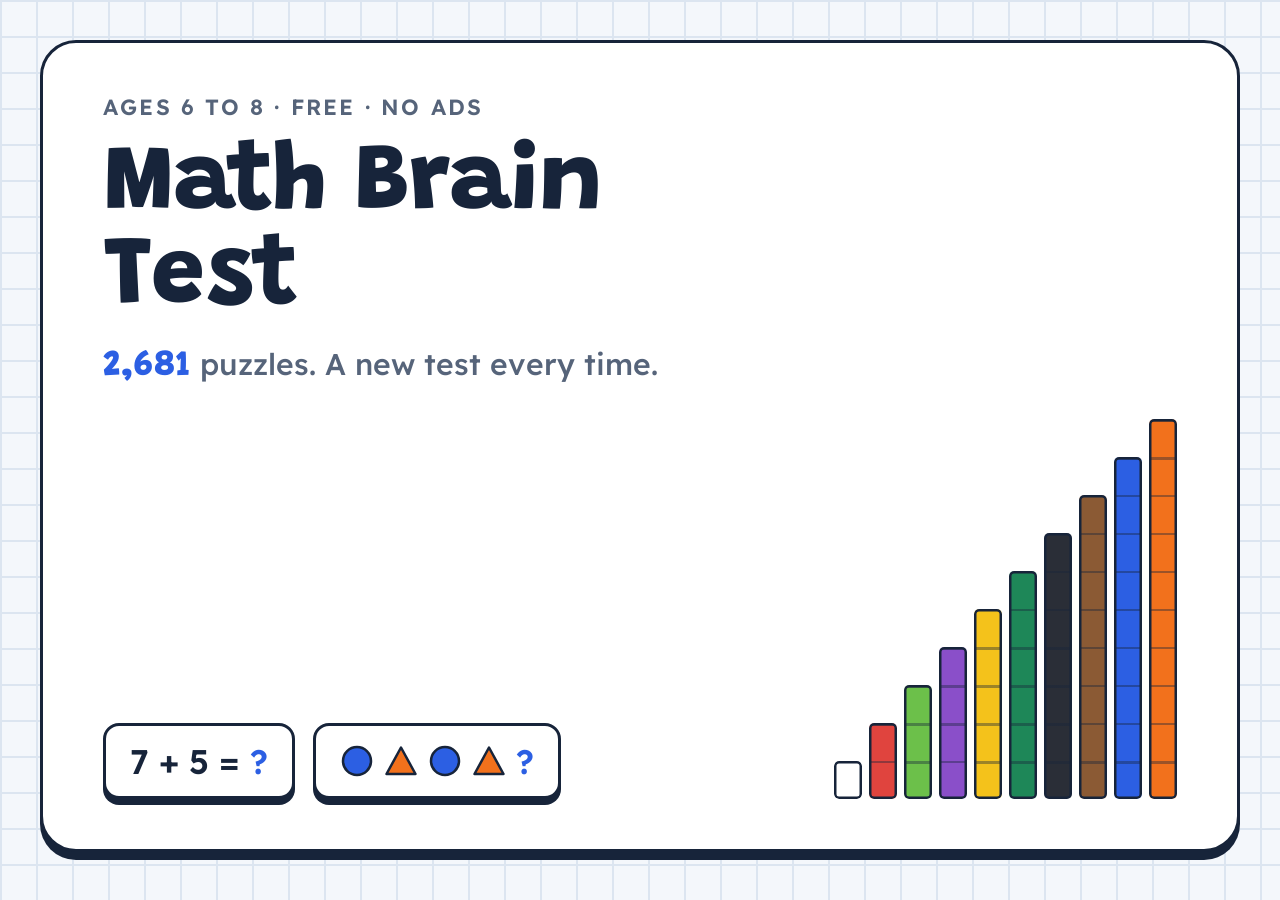
==== tools/share-card.html @ 178b31fa "Add link preview picture and Open Graph tags Facebook, Messenger and WhatsApp now show a 1200x630 pi" ====
<!doctype html>
<html lang="en">
<head>
<meta charset="utf-8">
<title>Math Brain Test share card</title>
<!-- Source of img/share.png, the 1200x630 picture shown when the link is shared
     (Facebook, Messenger, WhatsApp...). How to re-render it: README, "Share picture". -->
<link rel="stylesheet" href="https://fonts.googleapis.com/css2?family=Grandstander:wght@800&family=Lexend:wght@500;600&display=block">
<style>
:root{
  --paper:#F4F7FB; --grid:#DCE5F0; --card:#FFFFFF; --ink:#17243A; --ink-soft:#56647A; --accent:#2C5FE3;
  --rod-white:#FFFFFF; --rod-red:#E0443E; --rod-lgreen:#6CC04A; --rod-purple:#8A4FC9; --rod-yellow:#F4C21B;
  --rod-dgreen:#1E8758; --rod-black:#2A2E37; --rod-brown:#8B5A34; --rod-blue:#2C5FE3; --rod-orange:#F2711C;
}
*{box-sizing:border-box; margin:0}
html,body{width:1200px; height:630px; overflow:hidden}
body{
  background-color:var(--paper);
  background-image:linear-gradient(var(--grid) 2px,transparent 2px),linear-gradient(90deg,var(--grid) 2px,transparent 2px);
  background-size:36px 36px;
  color:var(--ink); font-family:Lexend,sans-serif; -webkit-font-smoothing:antialiased;
}
.sheet{
  position:absolute; inset:40px 40px 48px; display:flex; justify-content:space-between; align-items:flex-end; gap:40px;
  padding:50px 60px; background:var(--card); border:3px solid var(--ink); border-radius:36px; box-shadow:0 8px 0 var(--ink);
}
.text{display:flex; flex-direction:column; gap:18px; align-self:stretch; min-width:0}
.eyebrow{font-weight:600; font-size:22px; letter-spacing:.1em; text-transform:uppercase; color:var(--ink-soft)}
h1{font:800 96px/.98 Grandstander,sans-serif; letter-spacing:-.01em}
.lead{font-weight:500; font-size:30px; color:var(--ink-soft)}
.lead b{font:800 36px/1 Grandstander,sans-serif; color:var(--accent)}
.chips{display:flex; gap:18px; margin-top:auto}
.chip{
  display:flex; align-items:center; gap:10px; height:76px; padding:0 24px; white-space:nowrap;
  font-weight:600; font-size:34px; background:var(--card);
  border:3px solid var(--ink); border-radius:16px; box-shadow:0 6px 0 var(--ink);
}
.chip .q{color:var(--accent)}
.chip svg{width:34px; height:34px; display:block}
.stairs{display:flex; align-items:flex-end; gap:7px; flex:none}
.stairs i{
  display:block; width:28px; height:calc(var(--n) * 38px); border-radius:5px; background-color:var(--c);
  background-image:repeating-linear-gradient(to top, transparent 0 35.5px, rgba(23,36,58,.4) 35.5px 38px);
  box-shadow:inset 0 0 0 2.5px var(--ink);
}
</style>
</head>
<body>
<svg width="0" height="0" style="position:absolute" aria-hidden="true">
  <symbol id="circle" viewBox="0 0 34 34"><circle cx="17" cy="17" r="14" fill="#2C5FE3" stroke="#17243A" stroke-width="2.5"/></symbol>
  <symbol id="triangle" viewBox="0 0 34 34"><path d="M17 3.5 31.5 30h-29z" fill="#F2711C" stroke="#17243A" stroke-width="2.5" stroke-linejoin="round"/></symbol>
</svg>
<div class="sheet">
  <div class="text">
    <p class="eyebrow">Ages 6 to 8 · free · no ads</p>
    <h1>Math Brain Test</h1>
    <p class="lead"><b>2,681</b> puzzles. A new test every time.</p>
    <div class="chips">
      <span class="chip">7 + 5 = <span class="q">?</span></span>
      <span class="chip">
        <svg><use href="#circle"/></svg><svg><use href="#triangle"/></svg>
        <svg><use href="#circle"/></svg><svg><use href="#triangle"/></svg>
        <span class="q">?</span>
      </span>
    </div>
  </div>
  <div class="stairs">
    <i style="--n:1;--c:var(--rod-white)"></i><i style="--n:2;--c:var(--rod-red)"></i>
    <i style="--n:3;--c:var(--rod-lgreen)"></i><i style="--n:4;--c:var(--rod-purple)"></i>
    <i style="--n:5;--c:var(--rod-yellow)"></i><i style="--n:6;--c:var(--rod-dgreen)"></i>
    <i style="--n:7;--c:var(--rod-black)"></i><i style="--n:8;--c:var(--rod-brown)"></i>
    <i style="--n:9;--c:var(--rod-blue)"></i><i style="--n:10;--c:var(--rod-orange)"></i>
  </div>
</div>
</body>
</html>
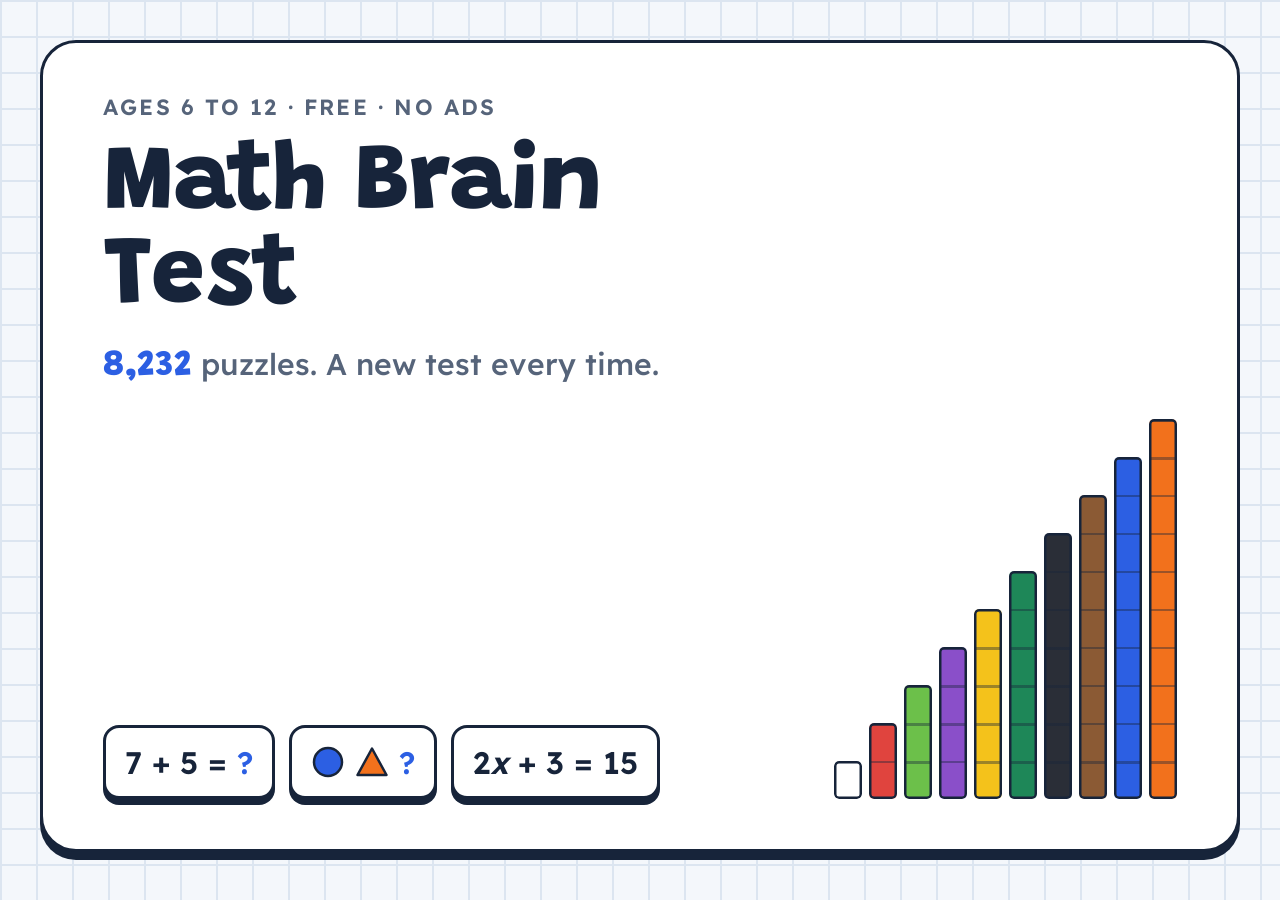
==== commit 6b56259d: "Add age groups 9-10 and 11-12, and an optional timer - Start screen: pick the age (6-8, 9-10, 11-12)" ====
--- a/tools/share-card.html
+++ b/tools/share-card.html
@@ -29,10 +29,10 @@
 h1{font:800 96px/.98 Grandstander,sans-serif; letter-spacing:-.01em}
 .lead{font-weight:500; font-size:30px; color:var(--ink-soft)}
 .lead b{font:800 36px/1 Grandstander,sans-serif; color:var(--accent)}
-.chips{display:flex; gap:18px; margin-top:auto}
+.chips{display:flex; gap:14px; margin-top:auto}
 .chip{
-  display:flex; align-items:center; gap:10px; height:76px; padding:0 24px; white-space:nowrap;
-  font-weight:600; font-size:34px; background:var(--card);
+  display:flex; align-items:center; gap:10px; height:74px; padding:0 19px; white-space:nowrap;
+  font-weight:600; font-size:31px; background:var(--card);
   border:3px solid var(--ink); border-radius:16px; box-shadow:0 6px 0 var(--ink);
 }
 .chip .q{color:var(--accent)}
@@ -52,16 +52,16 @@
 </svg>
 <div class="sheet">
   <div class="text">
-    <p class="eyebrow">Ages 6 to 8 · free · no ads</p>
+    <p class="eyebrow">Ages 6 to 12 · free · no ads</p>
     <h1>Math Brain Test</h1>
-    <p class="lead"><b>2,681</b> puzzles. A new test every time.</p>
+    <p class="lead"><b>8,232</b> puzzles. A new test every time.</p>
     <div class="chips">
       <span class="chip">7 + 5 = <span class="q">?</span></span>
       <span class="chip">
         <svg><use href="#circle"/></svg><svg><use href="#triangle"/></svg>
-        <svg><use href="#circle"/></svg><svg><use href="#triangle"/></svg>
         <span class="q">?</span>
       </span>
+      <span class="chip"><span>2<i>x</i> + 3 = 15</span></span>
     </div>
   </div>
   <div class="stairs">
